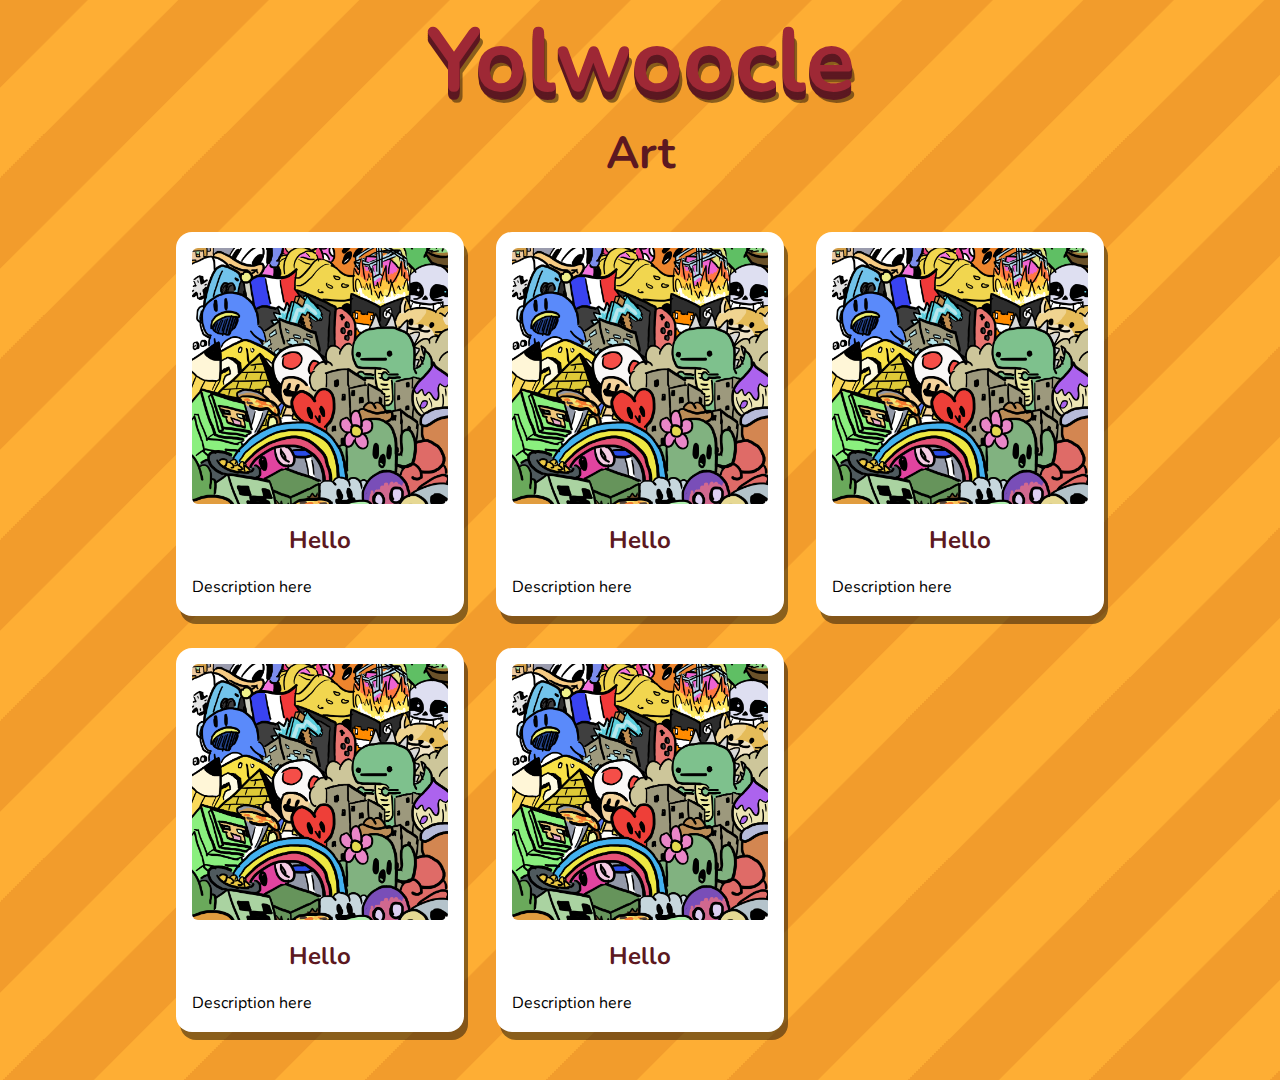
==== art.html @ ae738c87 "Cool buttons + more" ====
<!DOCTYPE html>

<head>
    <title>Yolwoocle &middot; Art</title>

    <link rel="preconnect" href="https://fonts.googleapis.com">
    <link rel="preconnect" href="https://fonts.gstatic.com" crossorigin>
    <link href="https://fonts.googleapis.com/css2?family=Nunito:wght@800&display=swap" rel="stylesheet">

    <link rel="stylesheet" href="./css/index.css">
    <link rel="stylesheet" href="./css/art.css">
    <link rel="icon" type="image/png" href="img/icon.png">
</head>

<body>
    <div class="artContent">
        <a href="index.html" class="h1link"><h1 class="title">Yolwoocle</h1></a>
        <h2 class="subtitle">Art</h2>

        <div class="cardGrid">
            
            <div class="card">
                <div class="cardImageContainer">
                    <img src="./img/art/DoodleArtVertical.png">
                </div>
                <h2>Hello</h2>
                <p>Description here</p>
            </div>
            
            <div class="card">
                <div class="cardImageContainer">
                    <img src="./img/art/DoodleArtVertical.png">
                </div>
                <h2>Hello</h2>
                <p>Description here</p>
            </div>
            
            <div class="card">
                <div class="cardImageContainer">
                    <img src="./img/art/DoodleArtVertical.png">
                </div>
                <h2>Hello</h2>
                <p>Description here</p>
            </div>
            
            <div class="card">
                <div class="cardImageContainer">
                    <img src="./img/art/DoodleArtVertical.png">
                </div>
                <h2>Hello</h2>
                <p>Description here</p>
            </div>
            
            <div class="card">
                <div class="cardImageContainer">
                    <img src="./img/art/DoodleArtVertical.png">
                </div>
                <h2>Hello</h2>
                <p>Description here</p>
            </div>

            
        </div>        
    </div>
    
    <script src="./js/art.js"></script>
</body>
---- css/index.css ----
body{ 
    font-family: 'Nunito', sans-serif;
    padding: 0px;
    margin: 0px;
    color: #265c42;
    
    /* Thanks to https://stripesgenerator.com/ */
    background-position: 0px;
    background-image: linear-gradient(135deg, #a8cf6b 25%, #95c364 25%, #95c364 50%, #a8cf6b 50%, #a8cf6b 75%, #95c364 75%, #95c364 100%);
    background-size: 181.02px 181.02px;
    
    animation: constantMovement 5s linear infinite;
}
  
@keyframes constantMovement {
    0%{
        background-position: 0px 0px;
    }
    100% {
        background-position: 0px 181.02px;
    }
}


h1{
    text-align: center;
    text-shadow: 
        0px 4px 0px #193c3e,
        0px 8px 0px #193c3e,
        3px 11px 0px #00000074;
        /* border: 2px solid red; */
}
    
h2{
    text-align: center;
    color: #193c3e;
    /* text-shadow: 
        0px 3px 0px #193c3e; */
    /* border: 2px solid red; */
}
a{
    text-decoration: none;
}
img {
    max-width: 100%;
    max-height: 100%;
}

.content {
    /* border: 2px solid red; */

    /* center */
    position: absolute;
    left: 50%;
    top: 50%;
    transform: translate(-50%, -50%);

    display: flex;
    width: 80vw;
	height: 80vh;
	flex-direction: column;
	justify-content: space-around;
    align-items: center;
}

.titleContainer{
    display: flex;
    flex-direction: column;

    align-items: center;

    margin: 0px;

    /* border: 2px solid rgb(24, 255, 3); */
}
.title{
    font-size: 90px;
    margin-top: 0px;
    margin-bottom: 0px;
}
.subtitle{
    font-size: 45px;
    margin-top: 0px;
    margin-bottom: 0px;
    /* border: 2px solid rgb(23, 123, 60); */
}
.aboutMe{
    font-size: 30px;
    text-align: center;
    width: 200px;
    padding: 5px;
}

.socials {
    display: flex;
    align-items: center;
    justify-content: space-around;
}
.socialLink {
    margin: 10px;   
    border-radius: 50%;
}
.socialImage {
    height: 50px;
    width: 50px;
    margin: 7px;
    fill: #ead4aa;
}

.buttonBig {
    background-color: #b86f50;
    border-style: solid;
    border-color: #b86f50;
    border-width: 10px;
    border-radius: 100px;

    background-image: linear-gradient(135deg, #b86f50 25%, #a36246 25%, #a36246 50%, #b86f50 50%, #b86f50 75%, #a36246 75%, #a36246 100%);
    background-size: 128.00px 128.00px;
    background-position: 0;

    color: #ead4aa;
    user-select: none;
    
    text-align: center;
    justify-content: center;
      align-items: center;
    
    position: relative;
    top: 0;
    box-shadow: 
        0px 2px 0px #743f39,
        0px 5px 0px #743f39,
        0px 7px 0px #743f39,
        0px 10px 0px #743f39,
        5px 15px 0px #00000074;
    transition: 
        top ease 0.2s,
        box-shadow ease 0.2s,
        background-position ease 0.2s;
}
.buttonBig:hover {
    top: -10px;
    box-shadow: 
        0px 5px 0px #743f39,
        0px 10px 0px #743f39,
        0px 15px 0px #743f39,
        0px 20px 0px #743f39,
        7px 27px 0px #00000074;
    /* background-position: 64px; */
    background-position: 20px;
}
.buttonBig:active {
    top: 5px;
    box-shadow: 
        0px 1px 0px #743f39,
        0px 2px 0px #743f39,
        0px 4px 0px #743f39,
        0px 5px 0px #743f39,
        2.5px 7.5px 0px #00000074;
    background-position:-32px;
}

.buttonThin {
    background-color: #b86f50;
    border-style: solid;
    border-color: #b86f50;
    border-width: 5px;
    border-radius: 40px;
    
    color: #ead4aa;
    user-select: none;
    
    text-align: center;
    justify-content: center;
      align-items: center;
    
    position: relative;
    top: 0;
    box-shadow: 
        0px 2px 0px #743f39,
        0px 5px 0px #743f39,
        3px 10px 0px #00000074;
    transition: 
        top ease 0.1s,
        box-shadow ease 0.1s;
}
.buttonThin:hover {
    position: relative; 
    top: -5px;
    box-shadow: 
        0px 5px 0px #743f39,
        0px 10px 0px #743f39,
        5px 15px 0px #00000074;
}
.buttonThin:active {
    top: 2px;
    box-shadow: 
        0px 1px 0px #743f39,
        0px 2px 0px #743f39,
        1.5px 5px 0px #00000074;
    background-position:-32px;
}

.categoriesContainer{
    display: flex;
    align-items: center;
    justify-content: space-between;
    
    width: 70%;
    
    /* border: 2px solid rgb(16, 123, 78) */
}
.category {
    display: flex;

    width: 300px;
    height: 90px;
    font-size: 50px;
    padding: 20px;
}

/*
position: relative;
*/
.floatingLeft {
    position: absolute; 
    top: -140px;
    left: 0px;
}
.floatingRight {
    position: absolute; 
    top: -140px;
    left: 200px;
}
.floatingDoodle {
    /* filter: drop-shadow(7px 7px 0px #00000074); */
    width: 150px;
}

.cardGrid {
    margin: 0 auto;
    margin-top: 3rem;
    margin-bottom: 3rem;
    display: grid;
    gap: 2rem;

    /* outline: red 1px solid; */
}
@media (min-width: 600px) {
    .cardGrid { grid-template-columns: repeat(2, 1fr); }
}
@media (min-width: 900px) {
    .cardGrid { grid-template-columns: repeat(3, 1fr); }
}
.card {
    background-color: white;
    color: black;
    padding: 1rem;
    width: 16rem;
    /* height: 12rem; */
    padding-bottom: 2px;

    position: relative;
    top: 0;

    box-shadow: 4px 8px #00000074;

    border-width: 1rem;
    border-radius: 1rem;

    /* rotate: 0deg; */
    transition: 
        top ease 0.2s,
        box-shadow ease 0.2s,
        rotate ease 0.2s,
        transform ease 0.2s;
}

.card:hover {
    top: -6px;
    box-shadow: 4px 16px #00000074;
    transform: scale(1.03, 1.03);
}

.card:hover { rotate: 2deg; }
/* .card:nth-child(10n+0):hover { rotate: -1.0850deg; }
.card:nth-child(10n+1):hover { rotate: 1.8518deg; }
.card:nth-child(10n+2):hover { rotate: -0.8396deg; }
.card:nth-child(10n+3):hover { rotate: 0.42670deg; }
.card:nth-child(10n+4):hover { rotate: -0.5247deg; }
.card:nth-child(10n+5):hover { rotate: -2.633deg; }
.card:nth-child(10n+6):hover { rotate: 0.5041deg; }
.card:nth-child(10n+7):hover { rotate: 1.9107deg; }
.card:nth-child(10n+8):hover { rotate: -0.4025deg; }
.card:nth-child(10n+9):hover { rotate: 1.532deg; } */

/* https://stackoverflow.com/questions/51447317/image-height-same-as-width */
.cardImageContainer {
    position: relative;
    width: 100%;
}
.cardImageContainer::after {
    content: "";
    display: block;
    padding-bottom: 100%; /* The padding depends on the width, not on the height, so with a padding-bottom of 100% you will get a square */
}

.cardImageContainer img {
    position: absolute;
    top: 0;
    bottom: 0;
    left: 0;
    right: 0; /* Make the picture taking the size of it's parent */
    object-position: center;
    object-fit: cover;
    
    border-radius: 6px;

    object-fit: cover;
    width: 100%;
    height: 100%;
}
---- css/art.css ----
body{ 
    background-image: linear-gradient(135deg, #feae34 25%, #f29c2c 25%, #f29c2c 50%, #feae34 50%, #feae34 75%, #f29c2c 75%, #f29c2c 100%);
    background-size: 181.02px 181.02px;
}


h1{
    color: #9e2835;
    text-align: center;
    text-shadow: 
        0px 2px 0px #5c1821,
        0px 4px 0px #5c1821,
        0px 6px 0px #5c1821,
        0px 8px 0px #5c1821,
        3px 11px 0px #00000074;
        /* border: 2px solid red; */
    
    position: relative;
    top: 0;
    transition: 
        top ease 0.2s,
        text-shadow ease 0.2s;
}
a>h1:hover {
    top: -2px;
    text-shadow: 
        0px 2px 0px #5c1821,
        0px 5px 0px #5c1821,
        0px 7px 0px #5c1821,
        0px 10px 0px #5c1821,
        5px 13px 0px #00000074;
        /* border: 2px solid red; */
}

h2{
    color: #5c1821;
}

.artContent {
    display: flex;
	flex-direction: column;
	justify-content: space-around;
    align-items: center;
}

.drawingsGrid {
    border: 1px solid red;
    margin-top: 50px;
    width: 70vw;
}
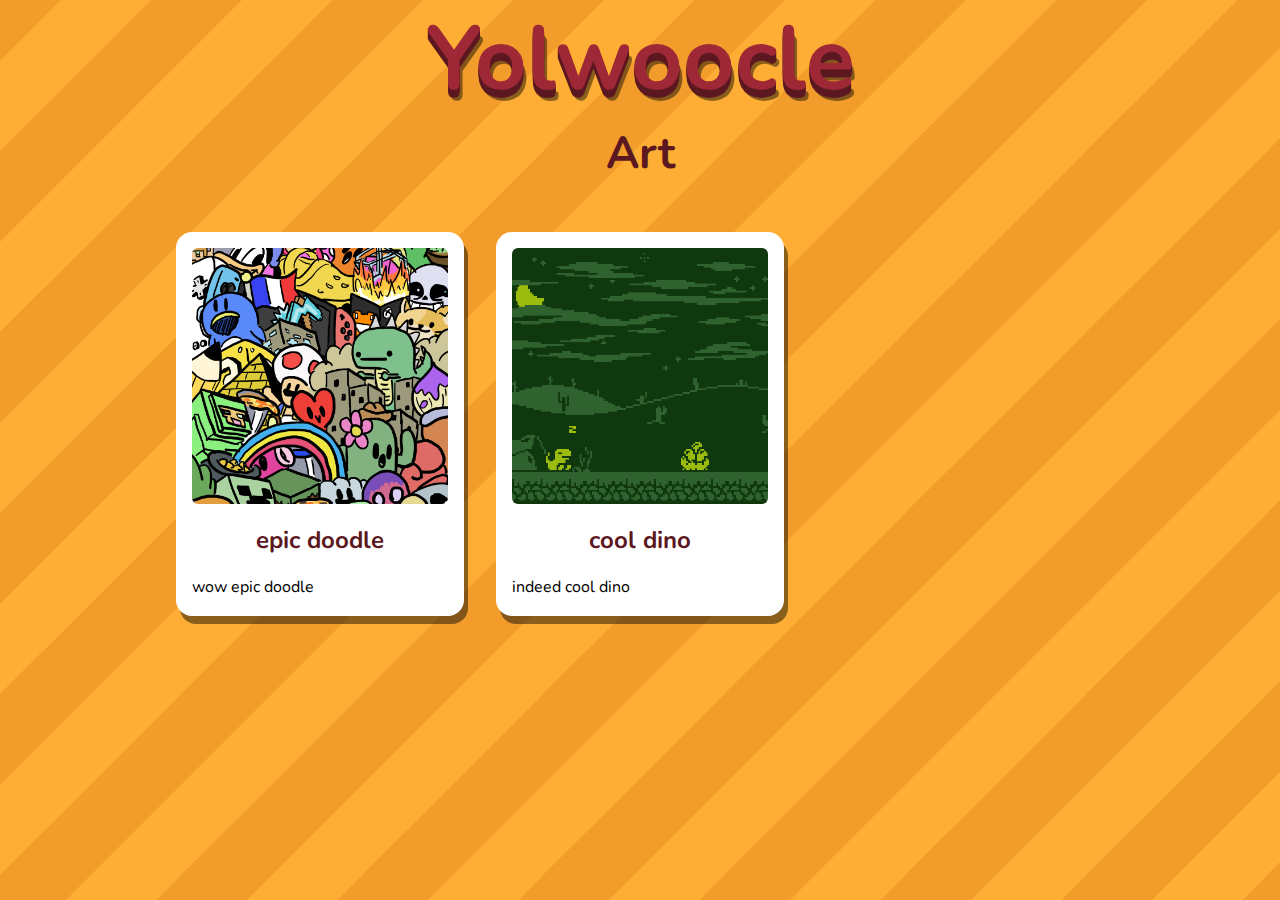
==== commit 9463b465: "Image viewer" ====
--- a/art.html
+++ b/art.html
@@ -9,6 +9,7 @@
 
     <link rel="stylesheet" href="./css/index.css">
     <link rel="stylesheet" href="./css/art.css">
+    <link rel="stylesheet" href="./css/card.css">
     <link rel="icon" type="image/png" href="img/icon.png">
 </head>
 
@@ -17,51 +18,35 @@
         <a href="index.html" class="h1link"><h1 class="title">Yolwoocle</h1></a>
         <h2 class="subtitle">Art</h2>
 
-        <div class="cardGrid">
-            
-            <div class="card">
-                <div class="cardImageContainer">
-                    <img src="./img/art/DoodleArtVertical.png">
-                </div>
-                <h2>Hello</h2>
-                <p>Description here</p>
-            </div>
-            
-            <div class="card">
-                <div class="cardImageContainer">
-                    <img src="./img/art/DoodleArtVertical.png">
-                </div>
-                <h2>Hello</h2>
-                <p>Description here</p>
-            </div>
-            
-            <div class="card">
-                <div class="cardImageContainer">
-                    <img src="./img/art/DoodleArtVertical.png">
-                </div>
-                <h2>Hello</h2>
-                <p>Description here</p>
-            </div>
-            
-            <div class="card">
-                <div class="cardImageContainer">
-                    <img src="./img/art/DoodleArtVertical.png">
-                </div>
-                <h2>Hello</h2>
-                <p>Description here</p>
-            </div>
-            
-            <div class="card">
-                <div class="cardImageContainer">
-                    <img src="./img/art/DoodleArtVertical.png">
-                </div>
-                <h2>Hello</h2>
-                <p>Description here</p>
-            </div>
-
-            
+        <div class="cardGrid" id="cardGridId">
+                 
         </div>        
     </div>
     
+    <div class="cardViewerContainer" id="cardViewerId">
+        
+        <div class="cardViewerInterface" id="cardViewerInterfaceId">
+            <div class="cardViewerButton left center" onclick="previousImage()">
+                <img src="img/icons/left.svg">
+            </div>
+            <div class="cardViewer paper">
+
+                <div class="quitButton cardViewerButton" onclick="closeImageViewer()">
+                    <img src="img/icons/quit.svg">
+                </div>
+                
+                <!-- <img src="./img/art/DoodleArtVertical.png"> -->
+                <img id="imageViewerImageId" src="./img/art/dino_sleeping17.gif">
+                <!-- <img src="./img/art/pigeons_NOT_WATERMARKED_23-oct_V3.png"> -->
+                <h2 id="imageViewerTitleId">Title</h2>
+                <p id="imageViewerDescriptionId">Description</p>
+                
+            </div>
+            <div class="cardViewerButton right center " onclick="nextImage()">
+                <img src="img/icons/right.svg">
+            </div>
+        </div>
+    </div>
+
     <script src="./js/art.js"></script>
 </body>--- a/css/index.css
+++ b/css/index.css
@@ -1,5 +1,5 @@
 body{ 
-    font-family: 'Nunito', sans-serif;
+    font-family: 'Nunito', 'Verdana', sans-serif;
     padding: 0px;
     margin: 0px;
     color: #265c42;
@@ -45,6 +45,22 @@
     max-width: 100%;
     max-height: 100%;
 }
+a {
+    /* text-decoration: underline; */
+    color: #b86f50;
+
+    position: relative;
+    top: -2px;
+    text-shadow: #00000074 0px 2px;
+}
+.center {
+    display: flex;
+    align-items: center;
+    justify-content: center;
+}
+.outline {
+    outline: red 1px solid;
+}
 
 .content {
     /* border: 2px solid red; */
@@ -87,15 +103,30 @@
 .aboutMe{
     font-size: 30px;
     text-align: center;
-    width: 200px;
     padding: 5px;
+
+    padding-left: 1em;
+    padding-right: 1em;
 }
 
 .socials {
     display: flex;
     align-items: center;
     justify-content: space-around;
-}
+    width: fit-content;
+}
+/* .socialsBottom {
+    width:70%;
+    display: flex;
+    align-items: center;
+    justify-content: space-around;
+} */
+.row {
+    display: flex;
+    align-items: center;
+    justify-content: space-around;
+}
+
 .socialLink {
     margin: 10px;   
     border-radius: 50%;
@@ -237,86 +268,65 @@
     width: 150px;
 }
 
-.cardGrid {
-    margin: 0 auto;
-    margin-top: 3rem;
-    margin-bottom: 3rem;
-    display: grid;
-    gap: 2rem;
-
-    /* outline: red 1px solid; */
-}
-@media (min-width: 600px) {
-    .cardGrid { grid-template-columns: repeat(2, 1fr); }
-}
-@media (min-width: 900px) {
-    .cardGrid { grid-template-columns: repeat(3, 1fr); }
-}
-.card {
-    background-color: white;
-    color: black;
-    padding: 1rem;
-    width: 16rem;
-    /* height: 12rem; */
-    padding-bottom: 2px;
-
-    position: relative;
-    top: 0;
-
-    box-shadow: 4px 8px #00000074;
-
-    border-width: 1rem;
-    border-radius: 1rem;
-
-    /* rotate: 0deg; */
-    transition: 
-        top ease 0.2s,
-        box-shadow ease 0.2s,
-        rotate ease 0.2s,
-        transform ease 0.2s;
-}
-
-.card:hover {
-    top: -6px;
-    box-shadow: 4px 16px #00000074;
-    transform: scale(1.03, 1.03);
-}
-
-.card:hover { rotate: 2deg; }
-/* .card:nth-child(10n+0):hover { rotate: -1.0850deg; }
-.card:nth-child(10n+1):hover { rotate: 1.8518deg; }
-.card:nth-child(10n+2):hover { rotate: -0.8396deg; }
-.card:nth-child(10n+3):hover { rotate: 0.42670deg; }
-.card:nth-child(10n+4):hover { rotate: -0.5247deg; }
-.card:nth-child(10n+5):hover { rotate: -2.633deg; }
-.card:nth-child(10n+6):hover { rotate: 0.5041deg; }
-.card:nth-child(10n+7):hover { rotate: 1.9107deg; }
-.card:nth-child(10n+8):hover { rotate: -0.4025deg; }
-.card:nth-child(10n+9):hover { rotate: 1.532deg; } */
-
-/* https://stackoverflow.com/questions/51447317/image-height-same-as-width */
-.cardImageContainer {
-    position: relative;
+.contentContainer{
+    position: absolute;
+    
+    display: flex;
+    flex-direction: column;
+    
+    width: 100vw;
+
+	justify-content: center;
+    align-items: center;
+
+    /* border: 2px solid red; */
+    padding-top: 3em;
+    padding-bottom: 3em;
+}
+
+.contentBody{
+    display: flex;
+    
+    width: 80%;
+    align-items: center;
+    justify-content: center;
+    text-align: center;
+    margin: 2em;
+    
+    /* border: 2px solid rgb(16, 123, 78); */
+}
+
+.verticalPageContainer {
+    position: absolute;
+    
+    display: flex;
+    flex-direction: column;
+    
     width: 100%;
-}
-.cardImageContainer::after {
-    content: "";
-    display: block;
-    padding-bottom: 100%; /* The padding depends on the width, not on the height, so with a padding-bottom of 100% you will get a square */
-}
-
-.cardImageContainer img {
-    position: absolute;
-    top: 0;
-    bottom: 0;
-    left: 0;
-    right: 0; /* Make the picture taking the size of it's parent */
-    object-position: center;
-    object-fit: cover;
-    
-    border-radius: 6px;
-
-    object-fit: cover;
+
+	justify-content: center;
+    align-items: center;
+
+    /* border: 2px solid red; */
+    padding-top: 3em;
+    padding-bottom: 3em;
+}
+
+.verticalPage {
+    width: 80%;
+    
+    display: flex;
+    flex-direction: column;
+    align-items: center;
+    justify-content: center;
+
+}
+
+
+.block {
+    /* border: 2px solid red; */
+
     width: 100%;
-    height: 100%;
+    display: flex;
+    justify-content: space-around;
 }--- a/css/card.css
+++ b/css/card.css
@@ -0,0 +1,212 @@
+.paper {
+    box-shadow: 4px 8px #00000074;
+    background-color: white;
+    color: black;
+    border-radius: 12px;
+    padding: 1em;
+}
+
+.cardGrid {
+    margin: 0 auto;
+    margin-top: 3rem;
+    margin-bottom: 3rem;
+    display: grid;
+    gap: 2rem;
+
+    /* outline: red 1px solid; */
+}
+@media (min-width: 600px) {
+    .cardGrid { grid-template-columns: repeat(2, 1fr); }
+}
+@media (min-width: 900px) {
+    .cardGrid { grid-template-columns: repeat(3, 1fr); }
+}
+.card {
+    background-color: white;
+    color: black;
+    padding: 1rem;
+    width: 16rem;
+    /* height: 12rem; */
+    padding-bottom: 2px;
+
+    position: relative;
+    top: 0;
+
+    box-shadow: 4px 8px #00000074;
+
+    border-width: 1rem;
+    border-radius: 1rem;
+
+    /* rotate: 0deg; */
+    transition: 
+        top ease 0.2s,
+        box-shadow ease 0.2s,
+        rotate ease 0.2s,
+        transform ease 0.2s;
+}
+
+.card:hover {
+    top: -6px;
+    box-shadow: 4px 16px #00000074;
+    transform: scale(1.03, 1.03);
+}
+
+.card:hover { rotate: 2deg; }
+/* .card:nth-child(10n+0):hover { rotate: -1.0850deg; }
+.card:nth-child(10n+1):hover { rotate: 1.8518deg; }
+.card:nth-child(10n+2):hover { rotate: -0.8396deg; }
+.card:nth-child(10n+3):hover { rotate: 0.42670deg; }
+.card:nth-child(10n+4):hover { rotate: -0.5247deg; }
+.card:nth-child(10n+5):hover { rotate: -2.633deg; }
+.card:nth-child(10n+6):hover { rotate: 0.5041deg; }
+.card:nth-child(10n+7):hover { rotate: 1.9107deg; }
+.card:nth-child(10n+8):hover { rotate: -0.4025deg; }
+.card:nth-child(10n+9):hover { rotate: 1.532deg; } */
+
+/* https://stackoverflow.com/questions/51447317/image-height-same-as-width */
+.cardImageContainer {
+    position: relative;
+    width: 100%;
+}
+.cardImageContainer::after {
+    content: "";
+    display: block;
+    padding-bottom: 100%; /* The padding depends on the width, not on the height, so with a padding-bottom of 100% you will get a square */
+}
+
+.cardImageContainer img {
+    position: absolute;
+    top: 0;
+    bottom: 0;
+    left: 0;
+    right: 0; /* Make the picture taking the size of it's parent */
+    object-position: center;
+    object-fit: cover;
+    
+    border-radius: 6px;
+
+    object-fit: cover;
+    width: 100%;
+    height: 100%;
+}
+
+.cardViewerContainer {
+    display: none;
+    
+    position: fixed;
+
+    left: 0;
+    top: 0;
+    width: 100vw;
+    height: 100vh;
+
+    align-items: center;
+    background-color: hsla(0, 0%, 0%, 0.7);
+    
+    /* display: flex; */
+    justify-content: space-between;
+    align-items: center;
+    text-align: center;
+}
+
+.cardViewerInterface {
+    position: absolute;
+    top: 50%;
+    left: 50%;
+    transform: translate(-50%, -50%);
+
+    width: 90%;
+    max-width: 100vw;
+    display: flex;
+    flex-direction: row;
+    justify-content: center;
+    align-items: center;
+}
+
+.cardViewer {
+    padding: 1em;
+    background-color: white;
+    border-radius: 12px;
+    
+    /* display: flex; */
+    /* flex-direction: column; */
+    justify-content: space-between;
+    align-items: center;
+    text-align: center;
+}
+
+.cardViewer img {
+    width: fit-content;
+    height: fit-content;
+    max-width: 70vw;
+    max-height: 70vh;
+}
+
+.cardViewerButton {
+    position: relative; 
+
+    width: 64px;
+    height: 64px;
+    aspect-ratio: 1/1;
+    border-radius: 100%;
+
+    /* border-color: #a36246; */
+    /* border-color: white; */
+    /* background-color: white; */
+
+    border: white 10px solid;
+    border-radius: 100%;
+
+    background-image: linear-gradient(135deg, #dedede 25%, #ffffff 25%, #ffffff 50%, #dedede 50%, #dedede 75%, #ffffff 75%, #ffffff 100%);
+    background-size: 64px 64px;
+    background-position: 0;
+
+    animation: constantMovement 10s linear infinite;
+    
+    top: 0px;
+
+    box-shadow: 4px 6px #00000074;
+    background-color: white;
+    color: black;
+    
+    transition: 
+        top ease 0.2s,
+        box-shadow ease 0.2s,
+        background-position ease 0.2s;
+}
+.cardViewerButton:hover {
+    top: -6px;
+    box-shadow: 6px 12px #00000074;
+}
+.cardViewerButton:active {
+    top: -1px;
+    box-shadow: 2px 4px #00000074;
+}
+
+
+.cardViewerButton.left {
+    margin-right: 2em;
+}
+
+.cardViewerButton.right {
+    margin-left: 2em;
+}
+
+.cardViewerButton img {
+    width: 60px;
+}
+
+.quitButton {
+    position: absolute;
+    transform: translate(-80px);
+    
+    width: 20px;
+    height: 20px;
+    aspect-ratio: 1/1;
+    
+}
+
+.quitButton img {
+    width: 20px;
+    aspect-ratio: 1/1;
+}